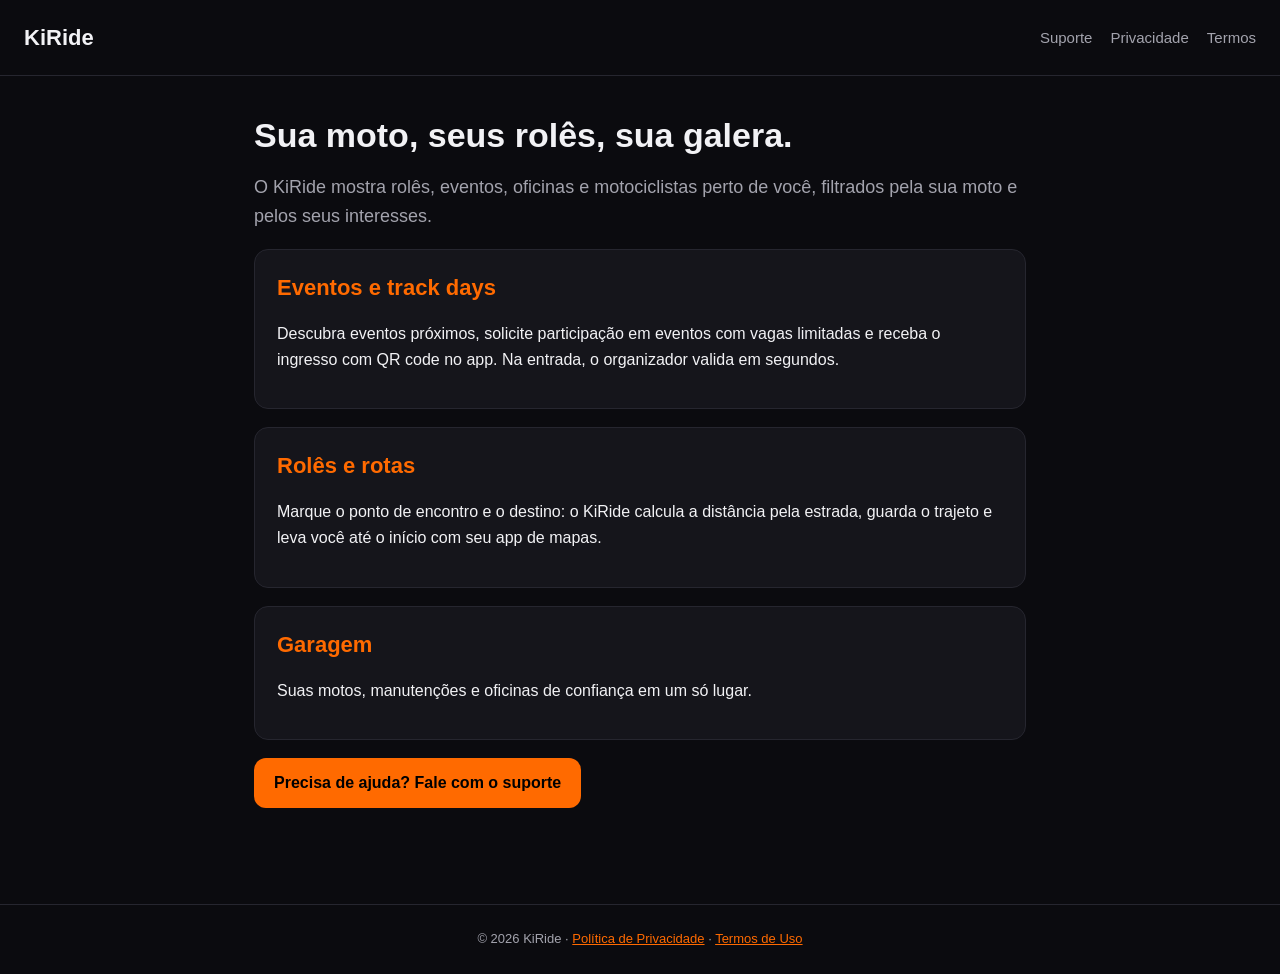
==== index.html @ 5535a4c8 "site: suporte, privacidade e termos" ====
<!doctype html><html lang="pt-BR"><head><meta charset="utf-8"><meta name="viewport" content="width=device-width,initial-scale=1">
<title>KiRide — Sua moto, seus rolês, sua galera</title><meta name="description" content="Rolês, eventos e track days perto de você, filtrados pela sua moto. Ingresso com QR code direto no app."><link rel="stylesheet" href="style.css"></head>
<body><header><a href="index.html">KiRide</a><nav><a href="suporte.html">Suporte</a><a href="privacidade.html">Privacidade</a><a href="termos.html">Termos</a></nav></header>
<main>
<h1>Sua moto, seus rolês, sua galera.</h1>
<p class="lead">O KiRide mostra rolês, eventos, oficinas e motociclistas perto de você, filtrados pela sua moto e pelos seus interesses.</p>
<div class="card"><h2 style="margin-top:0">Eventos e track days</h2><p>Descubra eventos próximos, solicite participação em eventos com vagas limitadas e receba o ingresso com QR code no app. Na entrada, o organizador valida em segundos.</p></div>
<div class="card"><h2 style="margin-top:0">Rolês e rotas</h2><p>Marque o ponto de encontro e o destino: o KiRide calcula a distância pela estrada, guarda o trajeto e leva você até o início com seu app de mapas.</p></div>
<div class="card"><h2 style="margin-top:0">Garagem</h2><p>Suas motos, manutenções e oficinas de confiança em um só lugar.</p></div>
<p><a class="btn" href="suporte.html">Precisa de ajuda? Fale com o suporte</a></p>
</main><footer>© 2026 KiRide · <a href="privacidade.html">Política de Privacidade</a> · <a href="termos.html">Termos de Uso</a></footer></body></html>
---- style.css ----
:root{--bg:#0b0b0f;--card:#15151b;--border:#26262f;--text:#f2f2f5;--muted:#a3a3ad;--orange:#ff6a00}
*{box-sizing:border-box}body{margin:0;background:var(--bg);color:var(--text);font:16px/1.6 -apple-system,BlinkMacSystemFont,"Segoe UI",Roboto,Helvetica,Arial,sans-serif}
a{color:var(--orange)}header{padding:20px 24px;border-bottom:1px solid var(--border);display:flex;align-items:center;gap:12px}
header a{color:var(--text);text-decoration:none;font-weight:800;font-size:22px}header nav{margin-left:auto;display:flex;gap:18px;flex-wrap:wrap}
header nav a{font-weight:500;font-size:15px;color:var(--muted)}main{max-width:820px;margin:0 auto;padding:40px 24px 80px}
h1{font-size:34px;line-height:1.15;margin:0 0 8px}h2{font-size:22px;margin:36px 0 10px;color:var(--orange)}
.lead{color:var(--muted);font-size:18px}.card{background:var(--card);border:1px solid var(--border);border-radius:14px;padding:20px 22px;margin:18px 0}
.btn{display:inline-block;background:var(--orange);color:#000;font-weight:700;padding:12px 20px;border-radius:12px;text-decoration:none}
ul{padding-left:22px}li{margin:6px 0}table{width:100%;border-collapse:collapse;margin:12px 0}td,th{border-bottom:1px solid var(--border);padding:8px 6px;text-align:left;vertical-align:top}
footer{border-top:1px solid var(--border);color:var(--muted);font-size:13px;padding:24px;text-align:center}small{color:var(--muted)}
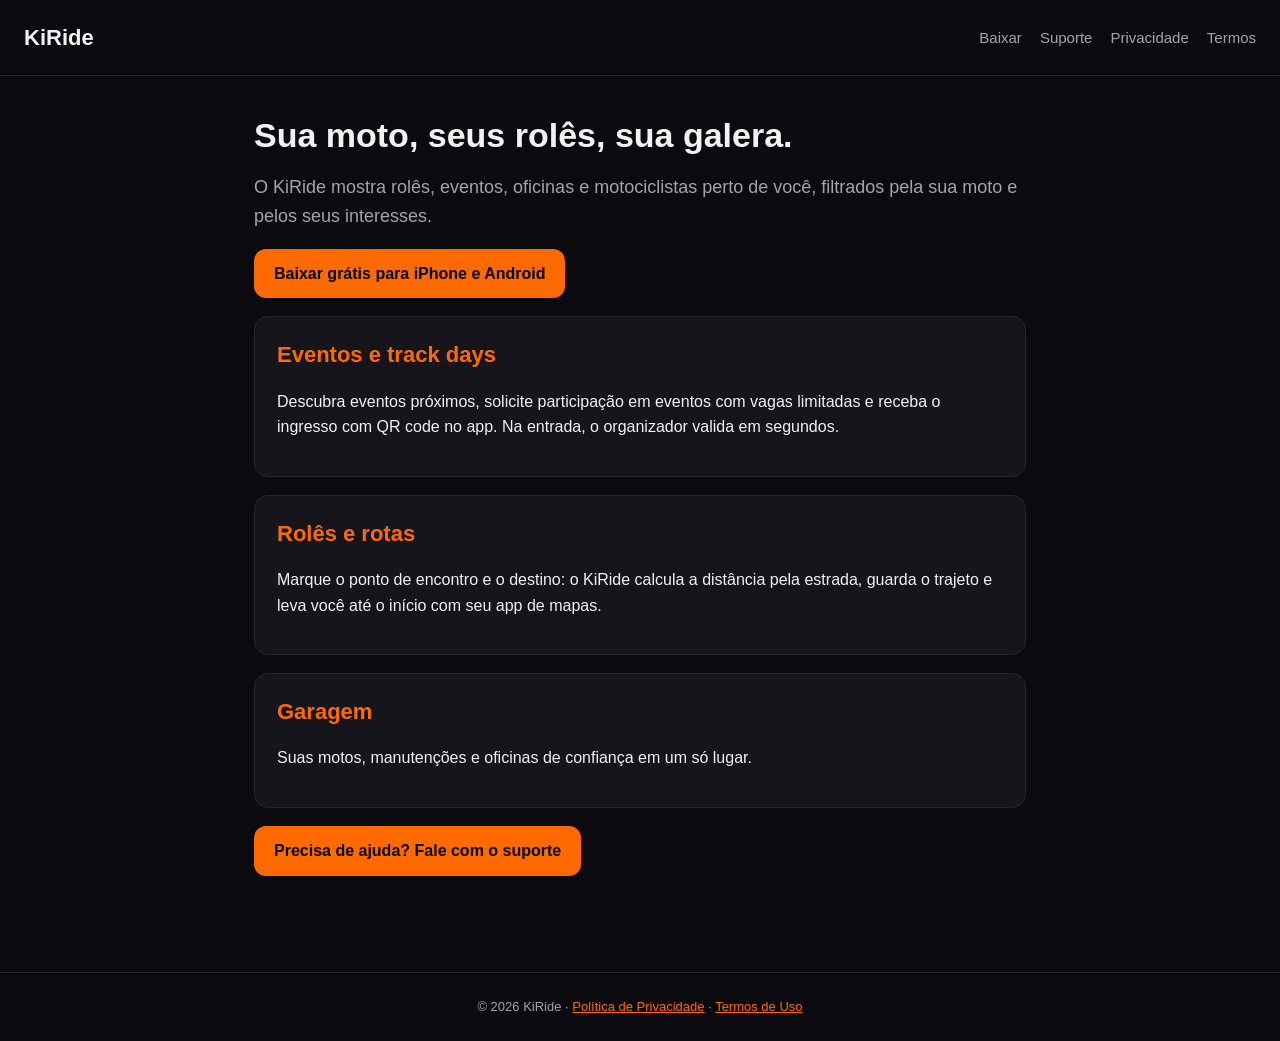
==== commit 535d8f00: "site: suporte, privacidade e termos" ====
--- a/index.html
+++ b/index.html
@@ -1,9 +1,10 @@
 <!doctype html><html lang="pt-BR"><head><meta charset="utf-8"><meta name="viewport" content="width=device-width,initial-scale=1">
 <title>KiRide — Sua moto, seus rolês, sua galera</title><meta name="description" content="Rolês, eventos e track days perto de você, filtrados pela sua moto. Ingresso com QR code direto no app."><link rel="stylesheet" href="style.css"></head>
-<body><header><a href="index.html">KiRide</a><nav><a href="suporte.html">Suporte</a><a href="privacidade.html">Privacidade</a><a href="termos.html">Termos</a></nav></header>
+<body><header><a href="index.html">KiRide</a><nav><a href="baixar.html">Baixar</a><a href="suporte.html">Suporte</a><a href="privacidade.html">Privacidade</a><a href="termos.html">Termos</a></nav></header>
 <main>
 <h1>Sua moto, seus rolês, sua galera.</h1>
 <p class="lead">O KiRide mostra rolês, eventos, oficinas e motociclistas perto de você, filtrados pela sua moto e pelos seus interesses.</p>
+<p><a class="btn" href="baixar.html">Baixar grátis para iPhone e Android</a></p>
 <div class="card"><h2 style="margin-top:0">Eventos e track days</h2><p>Descubra eventos próximos, solicite participação em eventos com vagas limitadas e receba o ingresso com QR code no app. Na entrada, o organizador valida em segundos.</p></div>
 <div class="card"><h2 style="margin-top:0">Rolês e rotas</h2><p>Marque o ponto de encontro e o destino: o KiRide calcula a distância pela estrada, guarda o trajeto e leva você até o início com seu app de mapas.</p></div>
 <div class="card"><h2 style="margin-top:0">Garagem</h2><p>Suas motos, manutenções e oficinas de confiança em um só lugar.</p></div>
--- a/style.css
+++ b/style.css
@@ -6,5 +6,5 @@
 h1{font-size:34px;line-height:1.15;margin:0 0 8px}h2{font-size:22px;margin:36px 0 10px;color:var(--orange)}
 .lead{color:var(--muted);font-size:18px}.card{background:var(--card);border:1px solid var(--border);border-radius:14px;padding:20px 22px;margin:18px 0}
 .btn{display:inline-block;background:var(--orange);color:#000;font-weight:700;padding:12px 20px;border-radius:12px;text-decoration:none}
-ul{padding-left:22px}li{margin:6px 0}table{width:100%;border-collapse:collapse;margin:12px 0}td,th{border-bottom:1px solid var(--border);padding:8px 6px;text-align:left;vertical-align:top}
+ul,ol{padding-left:22px}li{margin:6px 0}table{width:100%;border-collapse:collapse;margin:12px 0}td,th{border-bottom:1px solid var(--border);padding:8px 6px;text-align:left;vertical-align:top}
 footer{border-top:1px solid var(--border);color:var(--muted);font-size:13px;padding:24px;text-align:center}small{color:var(--muted)}
